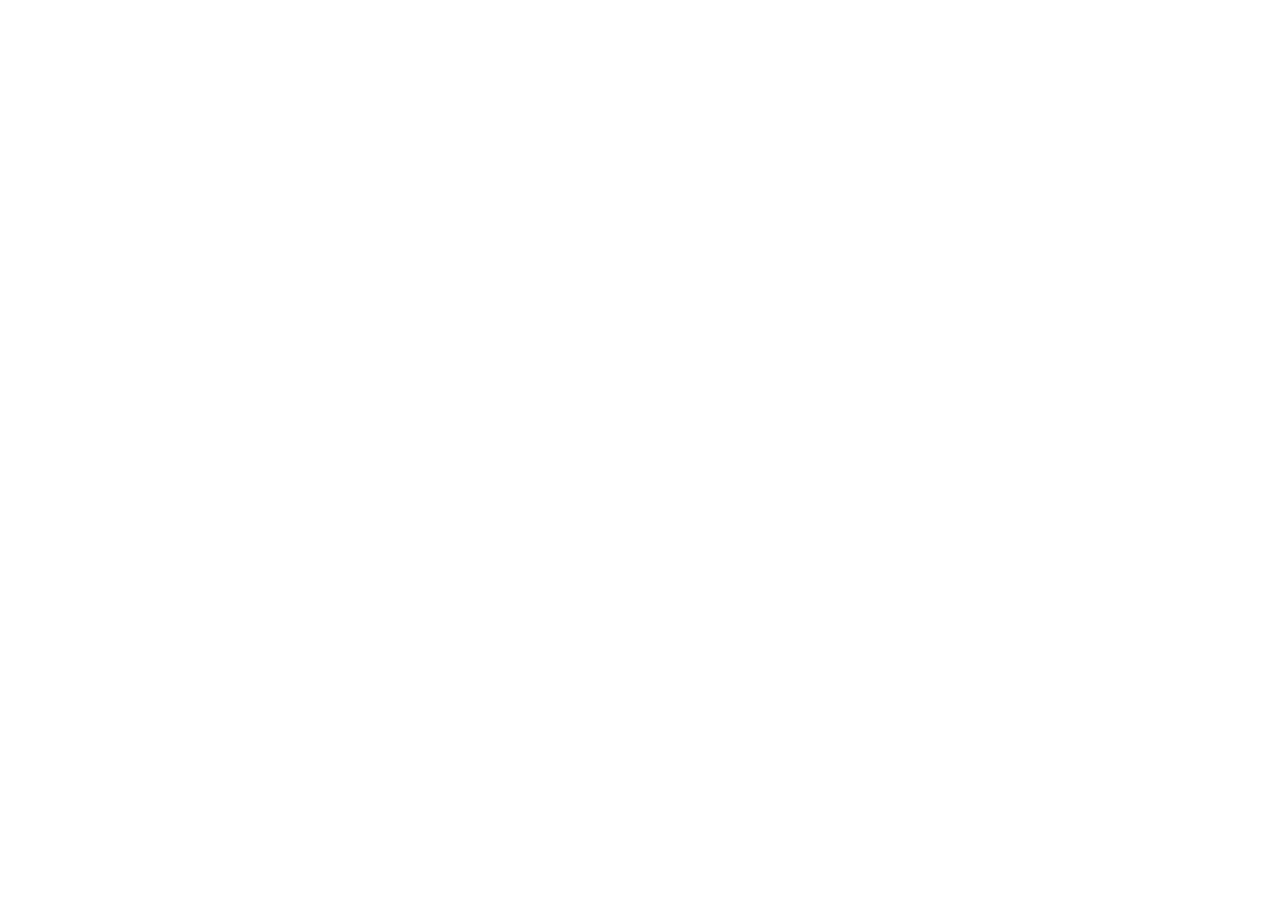
==== climate-samples.html @ 4a4ef43d "links to separate portfolio pages; added more images; margin updates" ====
<!doctype html>
<html lang="en">
  <head>
    <meta charset="utf-8" />
    <meta name="viewport" content="width=device-width, initial-scale=1" />
    <meta name="description" content="" />
    <title>Climate Risk Samples</title>
    <!---
    <link
      rel="canonical"
      href="https://getbootstrap.com/docs/5.3/examples/album/"
    />
    --->
    <link href="styles/styles.css" rel="stylesheet" crossorigin="anonymous">
    <link href="https://cdn.jsdelivr.net/npm/bootstrap@5.3.8/dist/css/bootstrap.min.css" rel="stylesheet" integrity="sha384-sRIl4kxILFvY47J16cr9ZwB07vP4J8+LH7qKQnuqkuIAvNWLzeN8tE5YBujZqJLB" crossorigin="anonymous">
   <!--- <script src="./assets/js/color-modes.js"></script> --->
    <meta name="theme-color" content="#50C7C7" />
    <style>
      .bd-placeholder-img {
        font-size: 1.125rem;
        text-anchor: middle;
        -webkit-user-select: none;
        -moz-user-select: none;
        user-select: none;
      }
      @media (min-width: 768px) {
        .bd-placeholder-img-lg {
          font-size: 3.5rem;
        }
      }
      .b-example-divider {
        width: 100%;
        height: 3rem;
        background-color: #0000001a;
        border: solid rgba(0, 0, 0, 0.15);
        border-width: 1px 0;
        box-shadow:
          inset 0 0.5em 1.5em #0000001a,
          inset 0 0.125em 0.5em #00000026;
      }
      .b-example-vr {
        flex-shrink: 0;
        width: 1.5rem;
        height: 100vh;
      }
      .bi {
        vertical-align: -0.125em;
        fill: currentColor;
      }
      .nav-scroller {
        position: relative;
        z-index: 2;
        height: 2.75rem;
        overflow-y: hidden;
      }
      .nav-scroller .nav {
        display: flex;
        flex-wrap: nowrap;
        padding-bottom: 1rem;
        margin-top: -1px;
        overflow-x: auto;
        text-align: center;
        white-space: nowrap;
        -webkit-overflow-scrolling: touch;
      }
      .btn-bd-primary {
        --bd-violet-bg: #0eada8;
        --bd-violet-rgb: 14, 173, 168;
        --bs-btn-font-weight: 600;
        --bs-btn-color: var(--bs-white);
        --bs-btn-bg: var(--bd-violet-bg);
        --bs-btn-border-color: var(--bd-violet-bg);
        --bs-btn-hover-color: var(--bs-white);
        --bs-btn-hover-bg: #6528e0;
        --bs-btn-hover-border-color: #6528e0;
        --bs-btn-focus-shadow-rgb: var(--bd-violet-rgb);
        --bs-btn-active-color: var(--bs-btn-hover-color);
        --bs-btn-active-bg: #5a23c8;
        --bs-btn-active-border-color: #5a23c8;
      }
      .bd-mode-toggle {
        z-index: 1500;
      }
      .bd-mode-toggle .bi {
        width: 1em;
        height: 1em;
      }
      .bd-mode-toggle .dropdown-menu .active .bi {
        display: block !important;
      }
    </style>
  </head>
  <body>
    <header >
      <div class="collapse text-bg-light" id="navbarHeader">
        <div class="container">
        </div>
      </div>
    </header>
    <main>
    </main>
    <script
      src="../assets/dist/js/bootstrap.bundle.min.js"
      class="astro-vvvwv3sm"
    ></script>
  </body>
</html>
---- styles/styles.css ----
ul {
	position: relative;
	list-style: none;
	margin-left: 0;
	padding-left: 1.7em;
}
ul li:before {
	content: "🦀";
	position: absolute;
	left: 0;
}

.purple {
	background-color: #d3d2f0;
}

.blue {
	background-color: #b3f0f8;
}
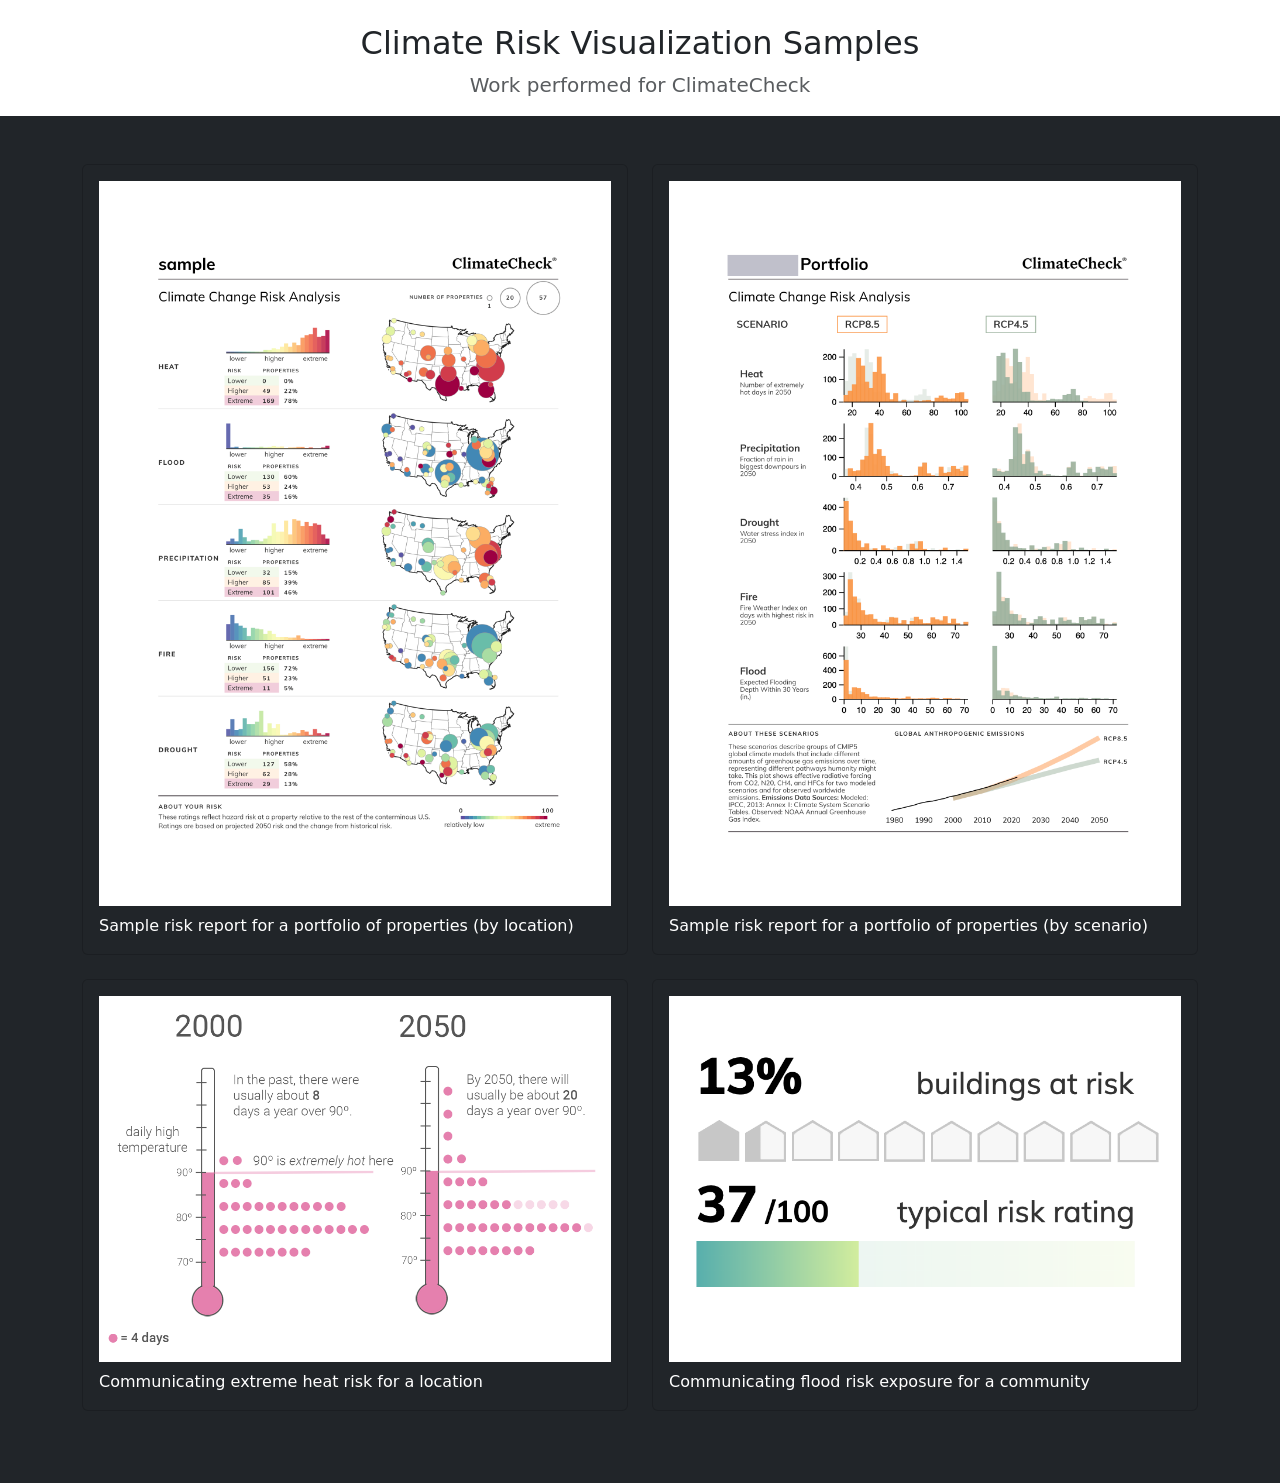
==== commit 05459173: "tweak image thumbnails; finish pages for work samples; ready to share" ====
--- a/climate-samples.html
+++ b/climate-samples.html
@@ -4,7 +4,12 @@
     <meta charset="utf-8" />
     <meta name="viewport" content="width=device-width, initial-scale=1" />
     <meta name="description" content="" />
-    <title>Climate Risk Samples</title>
+    <meta
+      name="author"
+      content="Mark Otto, Jacob Thornton, and Bootstrap contributors"
+    />
+    <meta name="generator" content="Astro v5.13.2" />
+    <title>Annie Preston Portfolio</title>
     <!---
     <link
       rel="canonical"
@@ -90,18 +95,87 @@
       }
     </style>
   </head>
+
   <body>
-    <header >
-      <div class="collapse text-bg-light" id="navbarHeader">
+
+    <header>
+      <div class="collapse bg-dark" id="navbarHeader">
         <div class="container">
+          <div class="row">
+            <div class="col-sm-8 col-md-7 py-4">
+              <h4 class="text-white">About</h4>
+              <p class="text-muted">Add some information about the album below, the author, or any other background context. Make it a few sentences long so folks can pick up some informative tidbits. Then, link them off to some social networking sites or contact information.</p>
+            </div>
+            <div class="col-sm-4 offset-md-1 py-4">
+              <h4 class="text-white">Contact</h4>
+            </div>
+          </div>
         </div>
       </div>
     </header>
-    <main>
+
+    <main role="main">
+
+      <section class="jumbotron text-center">
+        <div class="container mt-4">
+          <h2 class="jumbotron-heading">Climate Risk Visualization Samples</h2>
+          <p class="lead text-muted">Work performed for ClimateCheck</p>
+        </div>
+      </section>
+
+      <div class="album py-5 bg-dark">
+        <div class="container">
+          <div class="row">
+            <div class="col-md-6">
+              <div class="card mb-4 bg-dark text-white box-shadow">
+                <div class="card-body">
+                  <img class="img-fluid mb-2" src="./images/cc-work-samples/portfolio-sample.png">
+                  <p class="card-text">Sample risk report for a portfolio of properties (by location)</p>
+                </div>
+              </div>
+            </div>
+            <div class="col-md-6">
+              <div class="card mb-4 bg-dark text-white box-shadow">
+                <div class="card-body">
+                  <img class="img-fluid mb-2" src="./images/cc-work-samples/redacted_2023_RCPs.png">
+                  <p class="card-text">Sample risk report for a portfolio of properties (by scenario)</p>
+                </div>
+              </div>
+            </div>
+
+            <div class="col-md-6">
+              <div class="card mb-4 bg-dark text-white box-shadow">
+                <div class="card-body">
+                  <img class="img-fluid mb-2" src="./images/cc-work-samples/heat.png">
+                  <p class="card-text">Communicating extreme heat risk for a location</p>
+                </div>
+              </div>
+            </div>
+
+          <div class="col-md-6">
+              <div class="card mb-4 bg-dark text-white box-shadow">
+                <div class="card-body">
+                  <img class="img-fluid mb-2" src="./images/cc-work-samples/Dallas_TX_scoreBar_flood.png">
+                  <p class="card-text">Communicating flood risk exposure for a community</p>
+                </div>
+              </div>
+            </div>
+
+
     </main>
-    <script
-      src="../assets/dist/js/bootstrap.bundle.min.js"
-      class="astro-vvvwv3sm"
-    ></script>
+
+    <footer class="text-muted">
+      <div class="container">
+      </div>
+    </footer>
+
+    <!-- Bootstrap core JavaScript
+    ================================================== -->
+    <!-- Placed at the end of the document so the pages load faster -->
+    <script src="https://code.jquery.com/jquery-3.2.1.slim.min.js" integrity="sha384-KJ3o2DKtIkvYIK3UENzmM7KCkRr/rE9/Qpg6aAZGJwFDMVNA/GpGFF93hXpG5KkN" crossorigin="anonymous"></script>
+    <script>window.jQuery || document.write('<script src="../../assets/js/vendor/jquery-slim.min.js"><\/script>')</script>
+    <script src="../../assets/js/vendor/popper.min.js"></script>
+    <script src="../../dist/js/bootstrap.min.js"></script>
+    <script src="../../assets/js/vendor/holder.min.js"></script>
   </body>
 </html>
